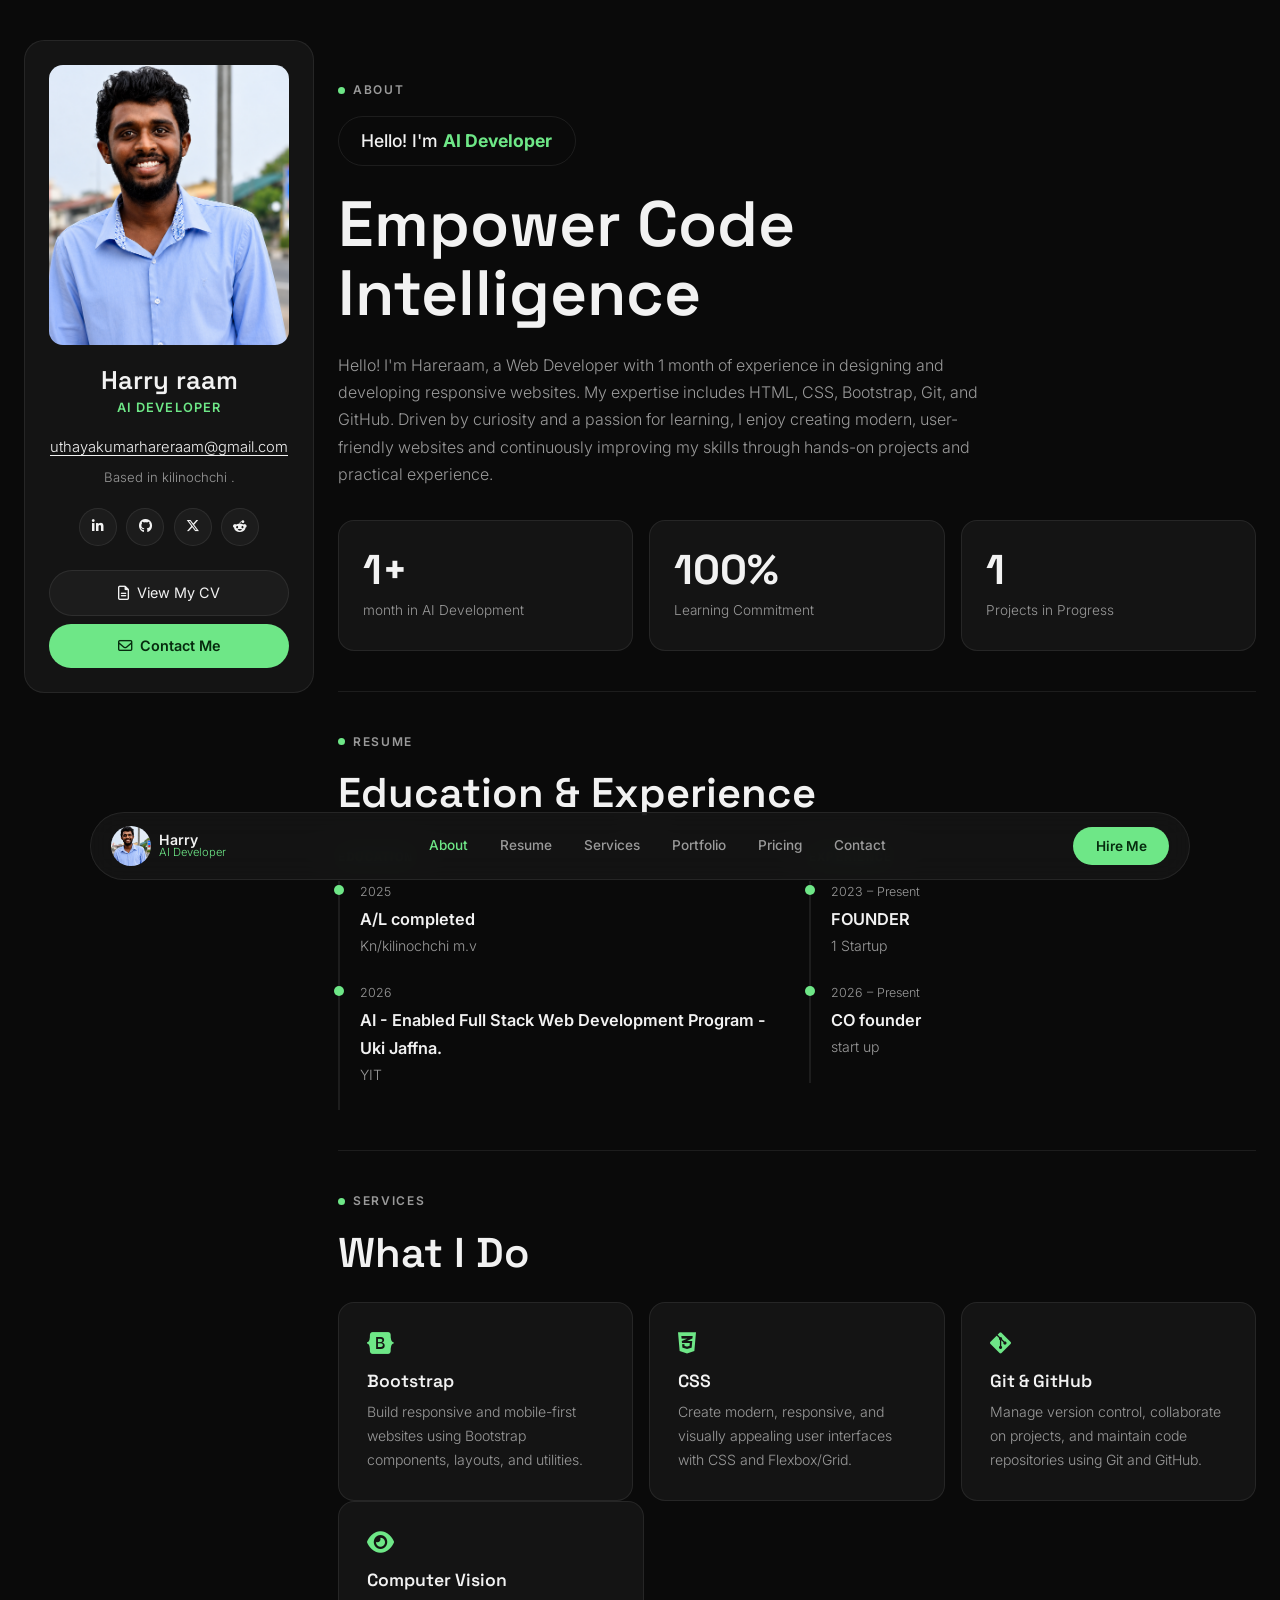
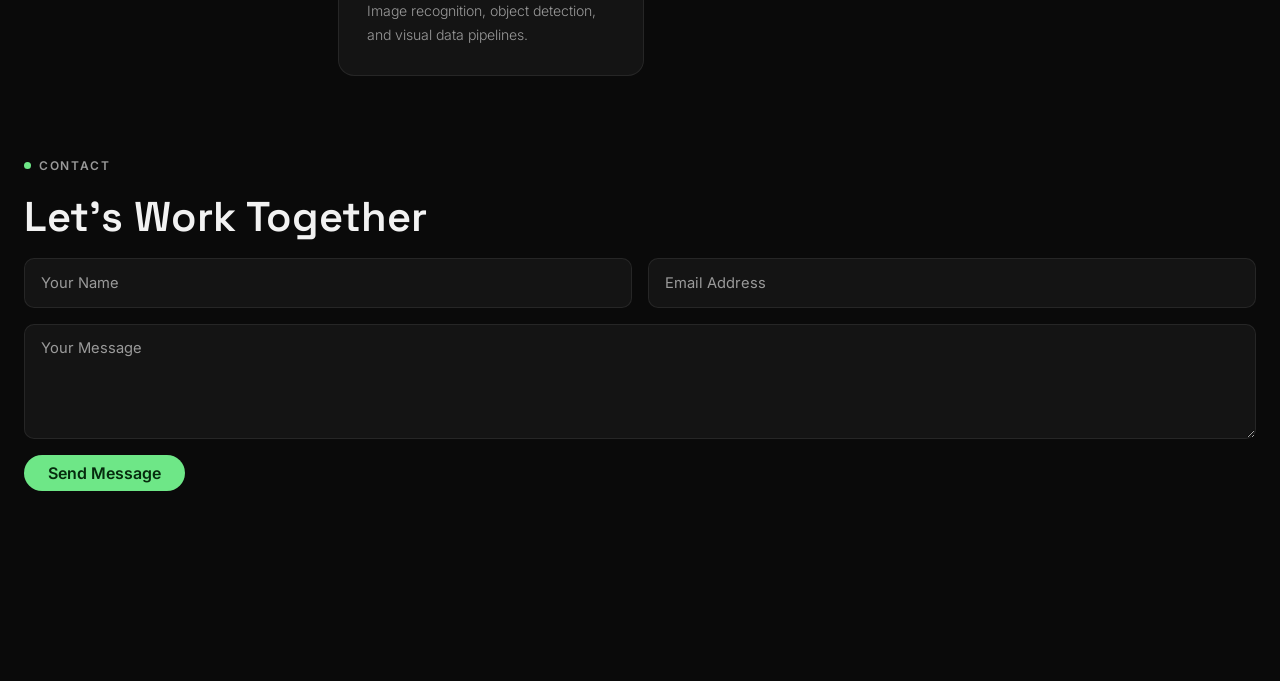
==== index.html @ 3a5a2c0b "changed portfolio.html to index.html" ====
<!DOCTYPE html>
<html lang="en">
<head>
  <meta charset="UTF-8" />
  <meta name="viewport" content="width=device-width, initial-scale=1.0" />
  <title>ZenG — AI Developer Portfolio</title>

  <!-- Bootstrap 5.3.3 -->
  <link href="https://cdn.jsdelivr.net/npm/bootstrap@5.3.3/dist/css/bootstrap.min.css" rel="stylesheet">
  <!-- Font Awesome -->
  <link rel="stylesheet" href="https://cdnjs.cloudflare.com/ajax/libs/font-awesome/6.5.0/css/all.min.css">
  <!-- Google Fonts -->
  <link href="https://fonts.googleapis.com/css2?family=Space+Grotesk:wght@400;500;600;700&family=Inter:wght@300;400;500;600&display=swap" rel="stylesheet">

  <link rel="stylesheet" href="style.css">
</head>
<body>

  <!-- ===================== MAIN LAYOUT ===================== -->
  <div class="container-fluid page-wrap">
    <div class="row g-4">

      <!-- ============ LEFT — STICKY PROFILE CARD ============ -->
      <aside class="col-lg-3">
        <div class="profile-card">
          <div class="profile-img-wrap">
            <img src="ChatGPT Image Jun 23, 2026, 07_02_34 PM.png"ZenG" class="profile-img">
          </div>

          <h2 class="profile-name">Harry raam</h2>
          <p class="profile-role">AI Developer</p>

          <a href="mailto:hi.avitex@gmail.com" class="profile-email">uthayakumarhareraam@gmail.com</a>
          <p class="profile-location">Based in kilinochchi .</p>

         <div class="social-row">
    <!-- LinkedIn -->
    <a href="https://www.linkedin.com/in/hareraam-uthayakumar-8597bb412/" target="_blank" aria-label="LinkedIn">
        <i class="fab fa-linkedin-in"></i>
    </a>

    <!-- GitHub -->
    <a href="https://github.com/Hareraam8" target="_blank" aria-label="GitHub">
        <i class="fab fa-github"></i>
    </a>

    <!-- X (Twitter) -->
    <a href="https://x.com/hareraam23" target="_blank" aria-label="X">
        <i class="fab fa-x-twitter"></i>
    </a>

     <!-- Reddit -->
    <a href="https://www.reddit.com/user/Hareraam23/" target="_blank" aria-label="Reddit">
        <i class="fab fa-reddit-alien"></i>
    </a>
</div>
          <a href="#" class="btn btn-outline-light w-100 mb-2 profile-btn">
            <i class="fa-regular fa-file-lines"></i> View My CV
          </a>
          <a href="#contact" class="btn btn-accent w-100 profile-btn">
            <i class="fa-regular fa-envelope"></i> Contact Me
          </a>
        </div>
      </aside>

      <!-- ============ RIGHT — MAIN CONTENT ============ -->
      <main class="col-lg-9">

        <!-- ABOUT -->
        <section id="about" class="content-section">
          <p class="eyebrow"><span class="dot"></span> About</p>
          <span class="badge-pill">Hello! I'm <strong>AI Developer</strong></span>

          <h1 class="hero-heading">Empower Code<br>Intelligence</h1>

          <p class="hero-desc">
           Hello! I'm Hareraam, a Web Developer with 1 month of experience in designing and developing 
           responsive websites. My expertise includes HTML, CSS, Bootstrap, Git, and GitHub. Driven by curiosity and a passion
            for learning, I enjoy creating modern, user-friendly websites and continuously improving my skills through hands-on projects and practical experience.
          </p>
     <div class="row g-3 stats-row">
            <div class="col-md-4">
              <div class="stat-box">
                <div class="stat-num">1+</div>
                <div class="stat-label">month in AI Development</div>
              </div>
            </div>
            <div class="col-md-4">
              <div class="stat-box">
                <div class="stat-num">100%</div>
                <div class="stat-label">Learning Commitment</div>
              </div>
            </div>
            <div class="col-md-4">
              <div class="stat-box">
                <div class="stat-num">1</div>
                <div class="stat-label">Projects in Progress</div>
              </div>
            </div>
          </div>
        </section>

          
        <!-- RESUME -->
        <section id="resume" class="content-section">
          <p class="eyebrow"><span class="dot"></span> Resume</p>
          <h2 class="section-heading">Education &amp; Experience</h2>

          <div class="row g-4 mt-2">
            <div class="col-md-6">
              <h6 class="timeline-label">Education</h6>
              <div class="timeline-item">
                <div class="timeline-year">2025</div>
                <div class="timeline-title">A/L completed</div>
                <div class="timeline-sub">Kn/kilinochchi m.v</div>
              </div>
              <div class="timeline-item">
                <div class="timeline-year">2026</div>
                <div class="timeline-title"> AI - Enabled Full Stack Web Development Program - Uki Jaffna.
</div>
                <div class="timeline-sub">YIT</div>
              </div>
            </div>
            <div class="col-md-6">
              <h6 class="timeline-label">Experience</h6>
              <div class="timeline-item">
                <div class="timeline-year">2023 – Present</div>
                <div class="timeline-title">FOUNDER</div>
                <div class="timeline-sub">1 Startup</div>
              </div>
              <div class="timeline-item">
                <div class="timeline-year">2026 – Present</div>
                <div class="timeline-title">CO founder</div>
                <div class="timeline-sub"> start up</div>
              </div>
            </div>
          </div>
        </section>

        <!-- SERVICES -->
        <section id="services" class="content-section">
          <p class="eyebrow"><span class="dot"></span> Services</p>
          <h2 class="section-heading">What I Do</h2>

          <div class="row g-3 mt-2">

    <div class="col-md-4">
        <div class="service-card">
            <i class="fa-brands fa-bootstrap"></i>
            <h5>Bootstrap</h5>
            <p>Build responsive and mobile-first websites using Bootstrap components, layouts, and utilities.</p>
        </div>
    </div>

    <div class="col-md-4">
        <div class="service-card">
            <i class="fa-brands fa-css3-alt"></i>
            <h5>CSS</h5>
            <p>Create modern, responsive, and visually appealing user interfaces with CSS and Flexbox/Grid.</p>
        </div>
    </div>

    <div class="col-md-4">
        <div class="service-card">
            <i class="fa-brands fa-git-alt"></i>
            <h5>Git & GitHub</h5>
            <p>Manage version control, collaborate on projects, and maintain code repositories using Git and GitHub.</p>
        </div>
    </div>

</div>
            <div class="col-md-4">
              <div class="service-card">
                <i class="fa-solid fa-eye"></i>
                <h5>Computer Vision</h5>
                <p>Image recognition, object detection, and visual data pipelines.</p>
              </div>
            </div>
          </div>
        </section>

        <!-- CONTACT -->
        <section id="contact" class="content-section">
          <p class="eyebrow"><span class="dot"></span> Contact</p>
          <h2 class="section-heading">Let's Work Together</h2>

          <form class="contact-form mt-3">
            <div class="row g-3">
              <div class="col-md-6">
                <input type="text" class="form-control" placeholder="Your Name">
              </div>
              <div class="col-md-6">
                <input type="email" class="form-control" placeholder="Email Address">
              </div>
              <div class="col-12">
                <textarea class="form-control" rows="4" placeholder="Your Message"></textarea>
              </div>
              <div class="col-12">
                <button type="submit" class="btn btn-accent px-4">Send Message</button>
              </div>
            </div>
          </form>
        </section>

      </main>
    </div>
  </div>

  <!-- ===================== BOTTOM FLOATING NAV ===================== -->
  <nav class="floating-nav navbar navbar-expand-lg">
    <div class="container-fluid floating-nav-inner">
      <a class="navbar-brand d-flex align-items-center gap-2" href="#about">
        <img src="ChatGPT Image Jun 23, 2026, 07_02_34 PM.png" alt="Harry" class="nav-avatar">
        <span class="d-none d-md-flex flex-column lh-1">
          <span class="nav-name">Harry</span>
          <span class="nav-role">AI Developer</span>
        </span>
      </a>

      <ul class="navbar-nav flex-row gap-3 mx-auto d-none d-lg-flex">
        <li class="nav-item"><a class="nav-link active" href="#about">About</a></li>
        <li class="nav-item"><a class="nav-link" href="#resume">Resume</a></li>
        <li class="nav-item"><a class="nav-link" href="#services">Services</a></li>
        <li class="nav-item"><a class="nav-link" href="#portfolio">Portfolio</a></li>
        <li class="nav-item"><a class="nav-link" href="#pricing">Pricing</a></li>
        <li class="nav-item"><a class="nav-link" href="#contact">Contact</a></li>
      </ul>

      <a href="#contact" class="btn btn-accent floating-nav-cta">Hire Me</a>
    </div>
  </nav>

  <script src="https://cdn.jsdelivr.net/npm/bootstrap@5.3.3/dist/js/bootstrap.bundle.min.js"></script>
</body>
</html>
---- style.css ----
:root {
  --bg:          #0a0a0a;
  --surface:     #141414;
  --surface-2:   #1c1c1c;
  --border:      rgba(255,255,255,.08);
  --text:        #f2f2f2;
  --text-muted:  #9a9a9a;
  --accent:      #6ee787;
  --accent-dk:   #4fc46a;

  --font-display: 'Space Grotesk', sans-serif;
  --font-body:    'Inter', sans-serif;
}

* { box-sizing: border-box; }

body {
  background: var(--bg);
  color: var(--text);
  font-family: var(--font-body);
  font-weight: 300;
  line-height: 1.7;
  padding-bottom: 110px; /* room for floating nav */
}

h1, h2, h3, h4, h5, h6 {
  font-family: var(--font-display);
  font-weight: 600;
  color: var(--text);
}

a { color: inherit; text-decoration: none; }

.page-wrap {
  max-width: 1320px;
  margin: 0 auto;
  padding: 2.5rem 1.5rem;
}

.btn-accent {
  background: var(--accent);
  color: #062b0e;
  font-weight: 600;
  border: none;
  border-radius: 50px;
  transition: background .2s ease, transform .2s ease;
}
.btn-accent:hover {
  background: var(--accent-dk);
  color: #062b0e;
  transform: translateY(-2px);
}


.profile-card {
  position: sticky;
  top: 2rem;
  background: var(--surface);
  border: 1px solid var(--border);
  border-radius: 20px;
  padding: 1.5rem;
  text-align: center;
}

.profile-img-wrap {
  border-radius: 14px;
  overflow: hidden;
  margin-bottom: 1.25rem;
}
.profile-img {
  width: 100%;
  height: 280px;
  object-fit: cover;
  display: block;
}

.profile-name {
  font-size: 1.6rem;
  margin-bottom: .1rem;
}
.profile-role {
  color: var(--accent);
  font-size: .8rem;
  font-weight: 600;
  letter-spacing: .08em;
  text-transform: uppercase;
  margin-bottom: 1rem;
}

.profile-email {
  display: block;
  font-size: .92rem;
  color: var(--text);
  text-decoration: underline;
  text-underline-offset: 3px;
  margin-bottom: .35rem;
}
.profile-location {
  font-size: .82rem;
  color: var(--text-muted);
  margin-bottom: 1.25rem;
}

.social-row {
  display: flex;
  justify-content: center;
  gap: .6rem;
  margin-bottom: 1.5rem;
}
.social-row a {
  width: 38px;
  height: 38px;
  border-radius: 50%;
  background: var(--surface-2);
  border: 1px solid var(--border);
  display: flex;
  align-items: center;
  justify-content: center;
  font-size: .85rem;
  color: var(--text);
  transition: background .2s ease, color .2s ease;
}
.social-row a:hover {
  background: var(--accent);
  color: #062b0e;
}

.profile-btn {
  border-radius: 50px;
  font-size: .9rem;
  padding: .7rem 1rem;
  display: flex;
  align-items: center;
  justify-content: center;
  gap: .5rem;
}
.btn-outline-light.profile-btn {
  border-color: var(--border);
  color: var(--text);
  background: var(--surface-2);
}
.btn-outline-light.profile-btn:hover {
  background: var(--surface);
  border-color: var(--text-muted);
  color: var(--text);
}


/* ══════════════════════════════════════
   CONTENT SECTIONS
══════════════════════════════════════ */
.content-section {
  padding: 2.5rem 0;
  border-bottom: 1px solid var(--border);
}
.content-section:last-child { border-bottom: none; }

.eyebrow {
  display: flex;
  align-items: center;
  gap: .5rem;
  font-size: .75rem;
  font-weight: 600;
  letter-spacing: .14em;
  text-transform: uppercase;
  color: var(--text-muted);
  margin-bottom: 1rem;
}
.dot {
  width: 7px;
  height: 7px;
  border-radius: 50%;
  background: var(--accent);
  display: inline-block;
}

.badge-pill {
  display: inline-block;
  border: 1px solid var(--border);
  border-radius: 50px;
  padding: .55rem 1.4rem;
  font-size: 1.1rem;
  font-weight: 500;
  margin-bottom: 1.5rem;
}
.badge-pill strong { color: var(--accent); }

.hero-heading {
  font-size: clamp(2.4rem, 5vw, 4rem);
  line-height: 1.08;
  margin-bottom: 1.5rem;
}

.hero-desc {
  max-width: 640px;
  color: var(--text-muted);
  font-size: 1rem;
  margin-bottom: 2rem;
}

.section-heading {
  font-size: clamp(1.8rem, 3.5vw, 2.6rem);
}

/* Stats */
.stat-box {
  background: var(--surface);
  border: 1px solid var(--border);
  border-radius: 16px;
  padding: 1.75rem 1.5rem;
}
.stat-num {
  font-family: var(--font-display);
  font-size: 2.6rem;
  font-weight: 700;
  color: var(--text);
  line-height: 1;
  margin-bottom: .5rem;
}
.stat-label {
  font-size: .85rem;
  color: var(--text-muted);
}



.timeline-label {
  color: var(--accent);
  font-size: .78rem;
  font-weight: 700;
  letter-spacing: .1em;
  text-transform: uppercase;
  margin-bottom: 1rem;
}
.timeline-item {
  border-left: 2px solid var(--border);
  padding-left: 1.25rem;
  padding-bottom: 1.5rem;
  position: relative;
}
.timeline-item::before {
  content: '';
  position: absolute;
  left: -6px;
  top: 4px;
  width: 10px;
  height: 10px;
  border-radius: 50%;
  background: var(--accent);
}
.timeline-year {
  font-size: .78rem;
  color: var(--text-muted);
  margin-bottom: .25rem;
}
.timeline-title {
  font-weight: 600;
  font-size: 1.02rem;
}
.timeline-sub {
  font-size: .88rem;
  color: var(--text-muted);
}



.service-card {
  background: var(--surface);
  border: 1px solid var(--border);
  border-radius: 16px;
  padding: 1.75rem;
  height: 100%;
  transition: transform .2s ease, border-color .2s ease;
}
.service-card:hover {
  transform: translateY(-4px);
  border-color: var(--accent);
}
.service-card i {
  font-size: 1.5rem;
  color: var(--accent);
  margin-bottom: 1rem;
}
.service-card h5 {
  font-size: 1.1rem;
  margin-bottom: .5rem;
}
.service-card p {
  font-size: .88rem;
  color: var(--text-muted);
  margin: 0;
}


/* ══════════════════════════════════════
   CONTACT FORM
══════════════════════════════════════ */
.contact-form .form-control {
  background: var(--surface);
  border: 1px solid var(--border);
  color: var(--text);
  border-radius: 10px;
  padding: .8rem 1rem;
  font-size: .92rem;
}
.contact-form .form-control::placeholder { color: var(--text-muted); }
.contact-form .form-control:focus {
  background: var(--surface);
  border-color: var(--accent);
  box-shadow: 0 0 0 3px rgba(110,231,135,.15);
  color: var(--text);
}


/* ══════════════════════════════════════
   FLOATING BOTTOM NAV
══════════════════════════════════════ */
.floating-nav {
  position: fixed;
  bottom: 1.25rem;
  left: 50%;
  transform: translateX(-50%);
  width: calc(100% - 2rem);
  max-width: 1100px;
  background: rgba(20,20,20,.9);
  backdrop-filter: blur(14px);
  border: 1px solid var(--border);
  border-radius: 60px;
  padding: .5rem .75rem;
  z-index: 1000;
}
.floating-nav-inner {
  display: flex;
  align-items: center;
  justify-content: space-between;
  padding: 0 .5rem;
}

.nav-avatar {
  width: 40px;
  height: 40px;
  border-radius: 50%;
  object-fit: cover;
}
.nav-name {
  font-size: .88rem;
  font-weight: 600;
  color: var(--text);
}
.nav-role {
  font-size: .7rem;
  color: var(--accent);
}

.floating-nav .nav-link {
  font-size: .85rem;
  color: var(--text-muted);
  font-weight: 500;
  padding: .4rem .2rem;
  transition: color .2s ease;
}
.floating-nav .nav-link:hover,
.floating-nav .nav-link.active {
  color: var(--accent);
}

.floating-nav-cta {
  padding: .55rem 1.4rem;
  font-size: .85rem;
  white-space: nowrap;
}


@media (max-width: 991px) {
  .profile-card {
    position: relative;
    top: 0;
  }
  .floating-nav {
    border-radius: 20px;
  }
  .floating-nav-inner {
    flex-wrap: wrap;
    gap: .5rem;
    justify-content: center;
  }
}

@media (max-width: 576px) {
  .hero-heading { font-size: 2rem; }
  .badge-pill { font-size: .9rem; padding: .45rem 1rem; }
  .page-wrap { padding: 1.5rem 1rem; }
}
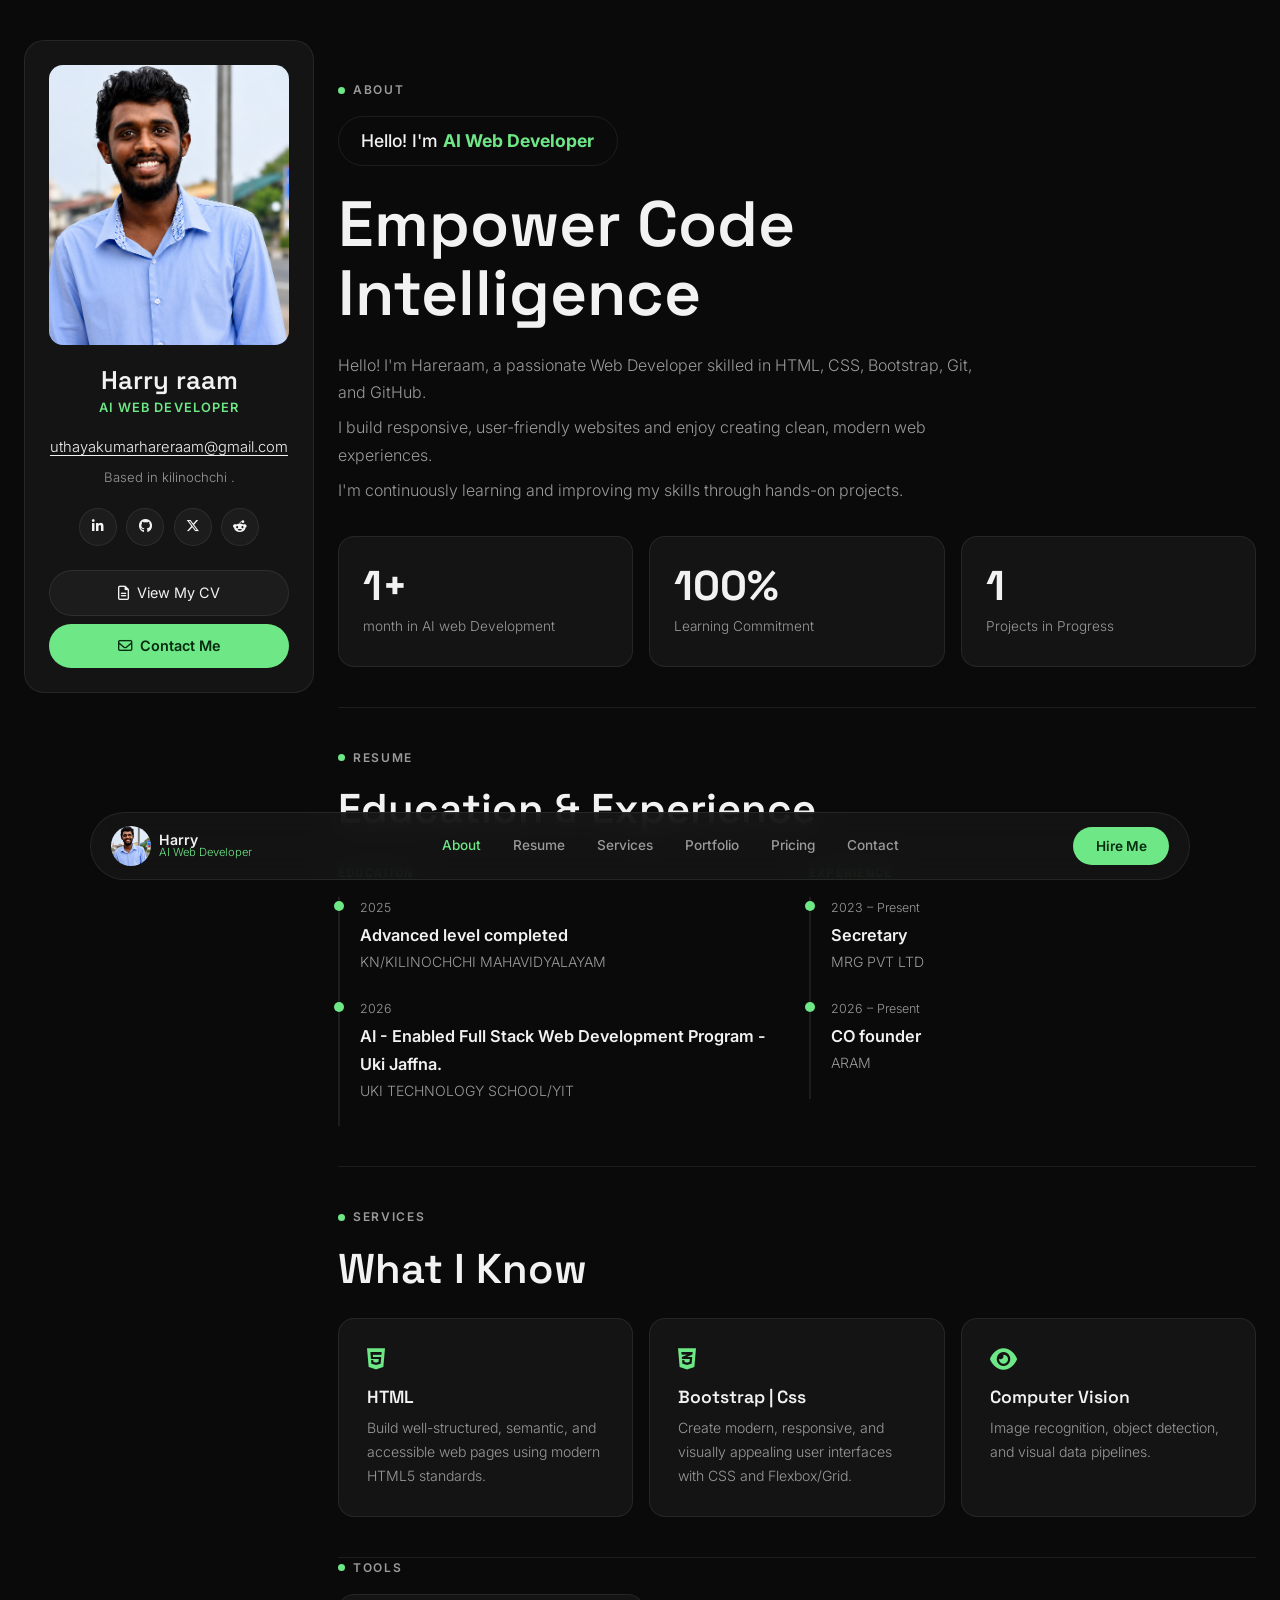
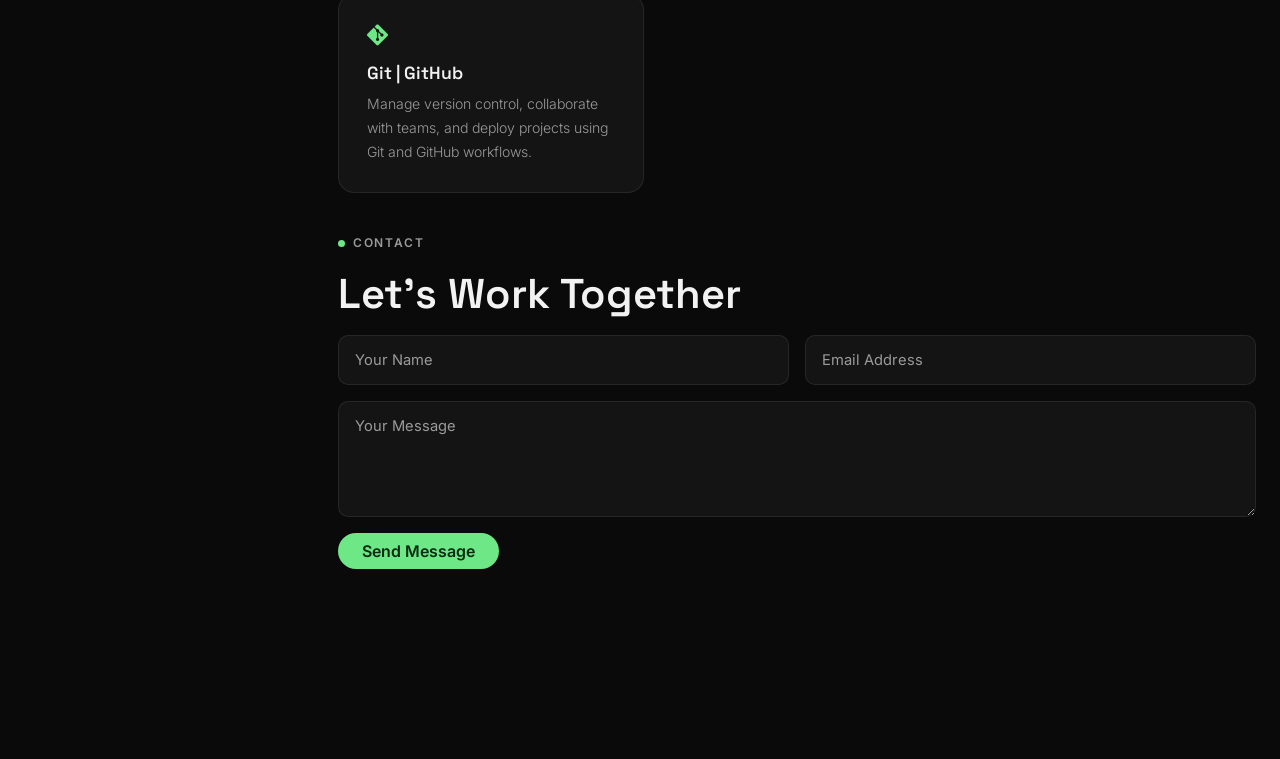
==== commit 6e3fe09e: "updated portfolio layout" ====
--- a/index.html
+++ b/index.html
@@ -3,7 +3,7 @@
 <head>
   <meta charset="UTF-8" />
   <meta name="viewport" content="width=device-width, initial-scale=1.0" />
-  <title>ZenG — AI Developer Portfolio</title>
+  <title>Harry — AI Web Developer Portfolio</title>
 
   <!-- Bootstrap 5.3.3 -->
   <link href="https://cdn.jsdelivr.net/npm/bootstrap@5.3.3/dist/css/bootstrap.min.css" rel="stylesheet">
@@ -28,7 +28,7 @@
           </div>
 
           <h2 class="profile-name">Harry raam</h2>
-          <p class="profile-role">AI Developer</p>
+          <p class="profile-role">AI  Web Developer</p>
 
           <a href="mailto:hi.avitex@gmail.com" class="profile-email">uthayakumarhareraam@gmail.com</a>
           <p class="profile-location">Based in kilinochchi .</p>
@@ -69,20 +69,20 @@
         <!-- ABOUT -->
         <section id="about" class="content-section">
           <p class="eyebrow"><span class="dot"></span> About</p>
-          <span class="badge-pill">Hello! I'm <strong>AI Developer</strong></span>
+          <span class="badge-pill">Hello! I'm <strong>AI Web  Developer</strong></span>
 
           <h1 class="hero-heading">Empower Code<br>Intelligence</h1>
 
-          <p class="hero-desc">
-           Hello! I'm Hareraam, a Web Developer with 1 month of experience in designing and developing 
-           responsive websites. My expertise includes HTML, CSS, Bootstrap, Git, and GitHub. Driven by curiosity and a passion
-            for learning, I enjoy creating modern, user-friendly websites and continuously improving my skills through hands-on projects and practical experience.
-          </p>
+          <p class="hero-desc span">
+  <span>Hello! I'm Hareraam, a passionate Web Developer skilled in HTML, CSS, Bootstrap, Git, and GitHub.</span>
+  <span>I build responsive, user-friendly websites and enjoy creating clean, modern web experiences.</span>
+  <span>I'm continuously learning and improving my skills through hands-on projects.</span>
+</p>
      <div class="row g-3 stats-row">
             <div class="col-md-4">
               <div class="stat-box">
                 <div class="stat-num">1+</div>
-                <div class="stat-label">month in AI Development</div>
+                <div class="stat-label">month in AI web Development</div>
               </div>
             </div>
             <div class="col-md-4">
@@ -111,64 +111,51 @@
               <h6 class="timeline-label">Education</h6>
               <div class="timeline-item">
                 <div class="timeline-year">2025</div>
-                <div class="timeline-title">A/L completed</div>
-                <div class="timeline-sub">Kn/kilinochchi m.v</div>
+                <div class="timeline-title">Advanced level completed</div>
+                <div class="timeline-sub">KN/KILINOCHCHI MAHAVIDYALAYAM</div>
               </div>
               <div class="timeline-item">
                 <div class="timeline-year">2026</div>
                 <div class="timeline-title"> AI - Enabled Full Stack Web Development Program - Uki Jaffna.
 </div>
-                <div class="timeline-sub">YIT</div>
+                <div class="timeline-sub">UKI TECHNOLOGY SCHOOL/YIT</div>
               </div>
             </div>
             <div class="col-md-6">
               <h6 class="timeline-label">Experience</h6>
               <div class="timeline-item">
                 <div class="timeline-year">2023 – Present</div>
-                <div class="timeline-title">FOUNDER</div>
-                <div class="timeline-sub">1 Startup</div>
+                <div class="timeline-title">Secretary</div>
+                <div class="timeline-sub">MRG PVT LTD</div>
               </div>
               <div class="timeline-item">
                 <div class="timeline-year">2026 – Present</div>
                 <div class="timeline-title">CO founder</div>
-                <div class="timeline-sub"> start up</div>
+                <div class="timeline-sub"> ARAM</div>
               </div>
             </div>
           </div>
         </section>
 
         <!-- SERVICES -->
-        <section id="services" class="content-section">
+         <section id="services" class="content-section">
           <p class="eyebrow"><span class="dot"></span> Services</p>
-          <h2 class="section-heading">What I Do</h2>
-
-          <div class="row g-3 mt-2">
-
-    <div class="col-md-4">
-        <div class="service-card">
-            <i class="fa-brands fa-bootstrap"></i>
-            <h5>Bootstrap</h5>
-            <p>Build responsive and mobile-first websites using Bootstrap components, layouts, and utilities.</p>
-        </div>
-    </div>
-
-    <div class="col-md-4">
-        <div class="service-card">
-            <i class="fa-brands fa-css3-alt"></i>
-            <h5>CSS</h5>
-            <p>Create modern, responsive, and visually appealing user interfaces with CSS and Flexbox/Grid.</p>
-        </div>
-    </div>
-
-    <div class="col-md-4">
-        <div class="service-card">
-            <i class="fa-brands fa-git-alt"></i>
-            <h5>Git & GitHub</h5>
-            <p>Manage version control, collaborate on projects, and maintain code repositories using Git and GitHub.</p>
-        </div>
-    </div>
-
-</div>
+          <h2 class="section-heading">What I Know</h2>
+   <div class="row g-3 mt-2">
+  <div class="col-md-4">
+    <div class="service-card">
+      <i class="fa-brands fa-html5"></i>
+      <h5>HTML</h5>
+      <p>Build well-structured, semantic, and accessible web pages using modern HTML5 standards.</p>
+    </div>
+  </div>
+  <div class="col-md-4">
+    <div class="service-card">
+      <i class="fa-brands fa-css3-alt"></i>
+      <h5>Bootstrap | Css</h5>
+      <p>Create modern, responsive, and visually appealing user interfaces with CSS and Flexbox/Grid.</p>
+    </div>
+  </div>
             <div class="col-md-4">
               <div class="service-card">
                 <i class="fa-solid fa-eye"></i>
@@ -178,6 +165,20 @@
             </div>
           </div>
         </section>
+
+        <!--tools-->
+             <section id="tools" class="tools-section"></section>
+              <p class="eyebrow"><span class="dot"></span> Tools</p>
+
+              <div class="col-md-4">
+  <div class="service-card">
+    <i class="fa-brands fa-git-alt"></i>
+    <h5>Git | GitHub</h5>
+    <p>Manage version control, collaborate with teams, and deploy projects using Git and GitHub workflows.</p>
+  </div>
+</div>
+
+    
 
         <!-- CONTACT -->
         <section id="contact" class="content-section">
@@ -213,7 +214,7 @@
         <img src="ChatGPT Image Jun 23, 2026, 07_02_34 PM.png" alt="Harry" class="nav-avatar">
         <span class="d-none d-md-flex flex-column lh-1">
           <span class="nav-name">Harry</span>
-          <span class="nav-role">AI Developer</span>
+          <span class="nav-role">AI Web Developer</span>
         </span>
       </a>
 
--- a/style.css
+++ b/style.css
@@ -198,6 +198,10 @@
   color: var(--text-muted);
   font-size: 1rem;
   margin-bottom: 2rem;
+}
+.hero-desc span {
+  display: block;
+  margin-bottom: 0.5rem;
 }
 
 .section-heading {
